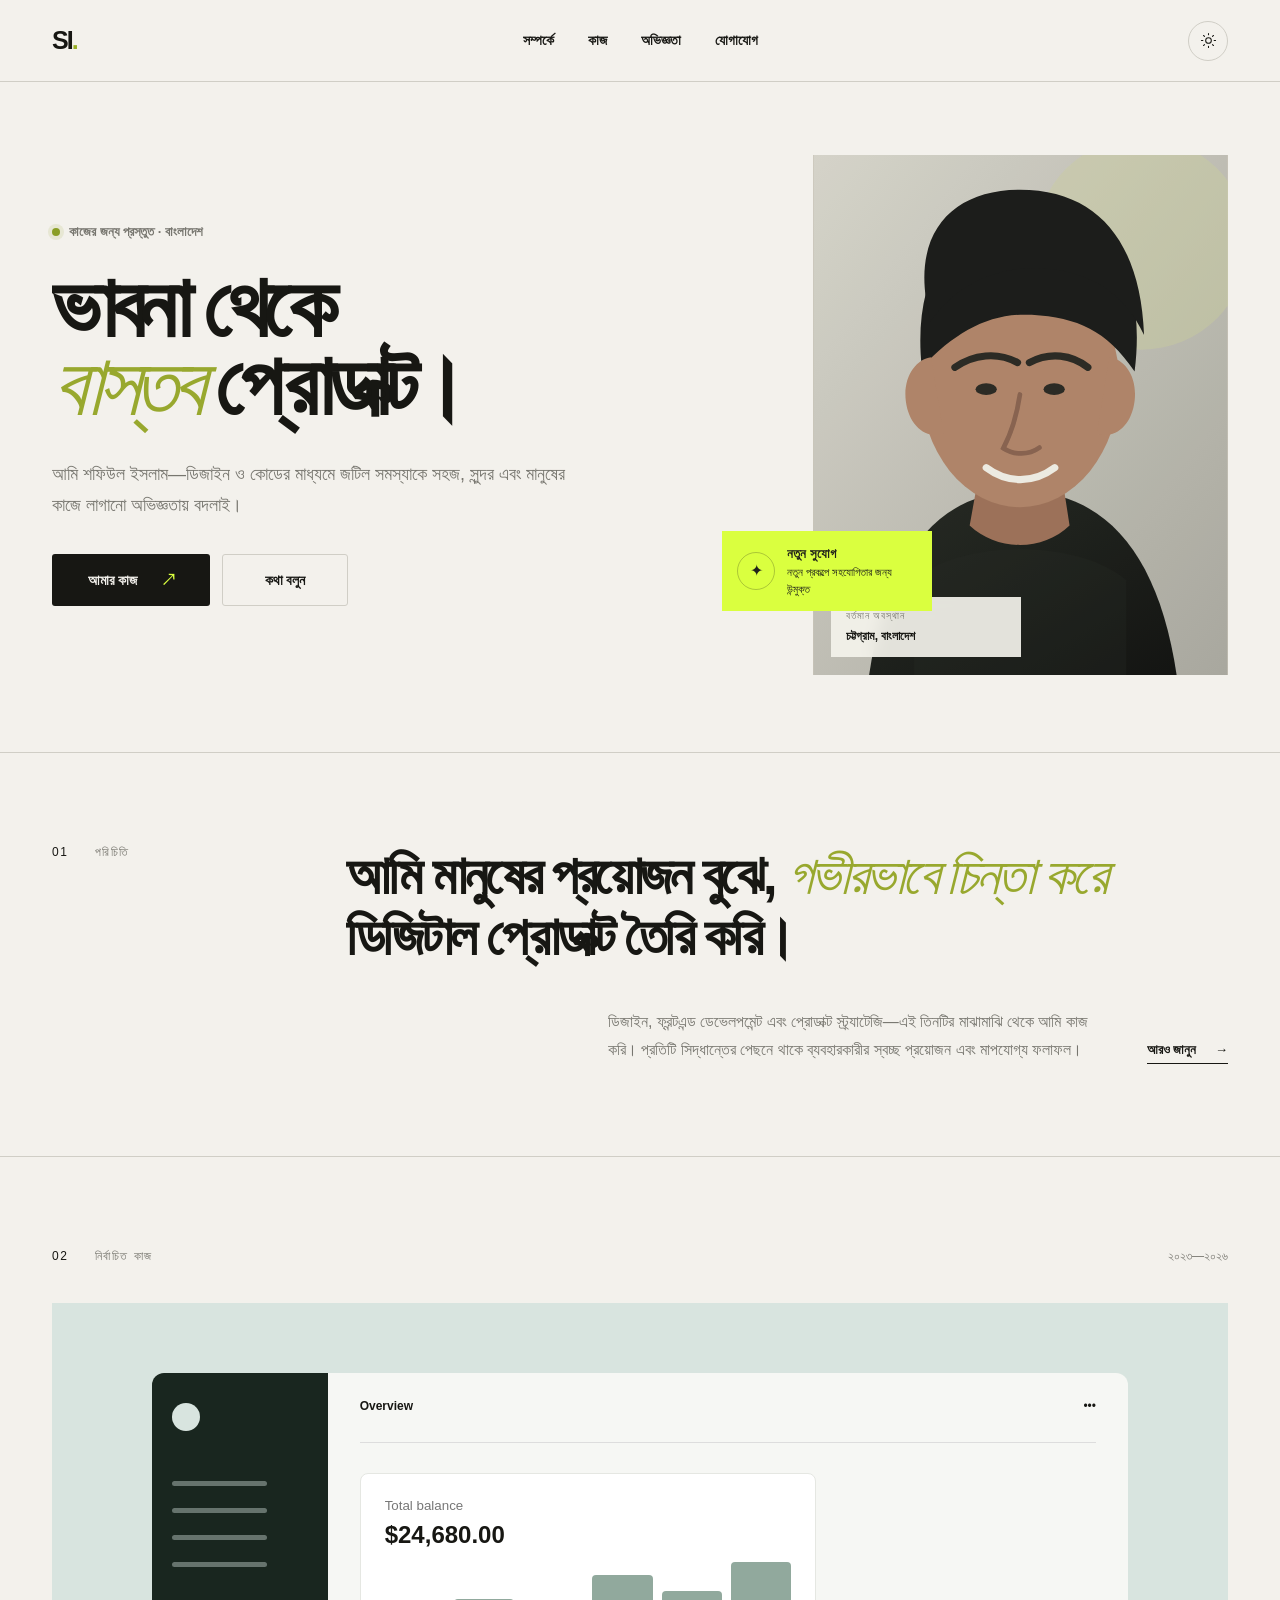
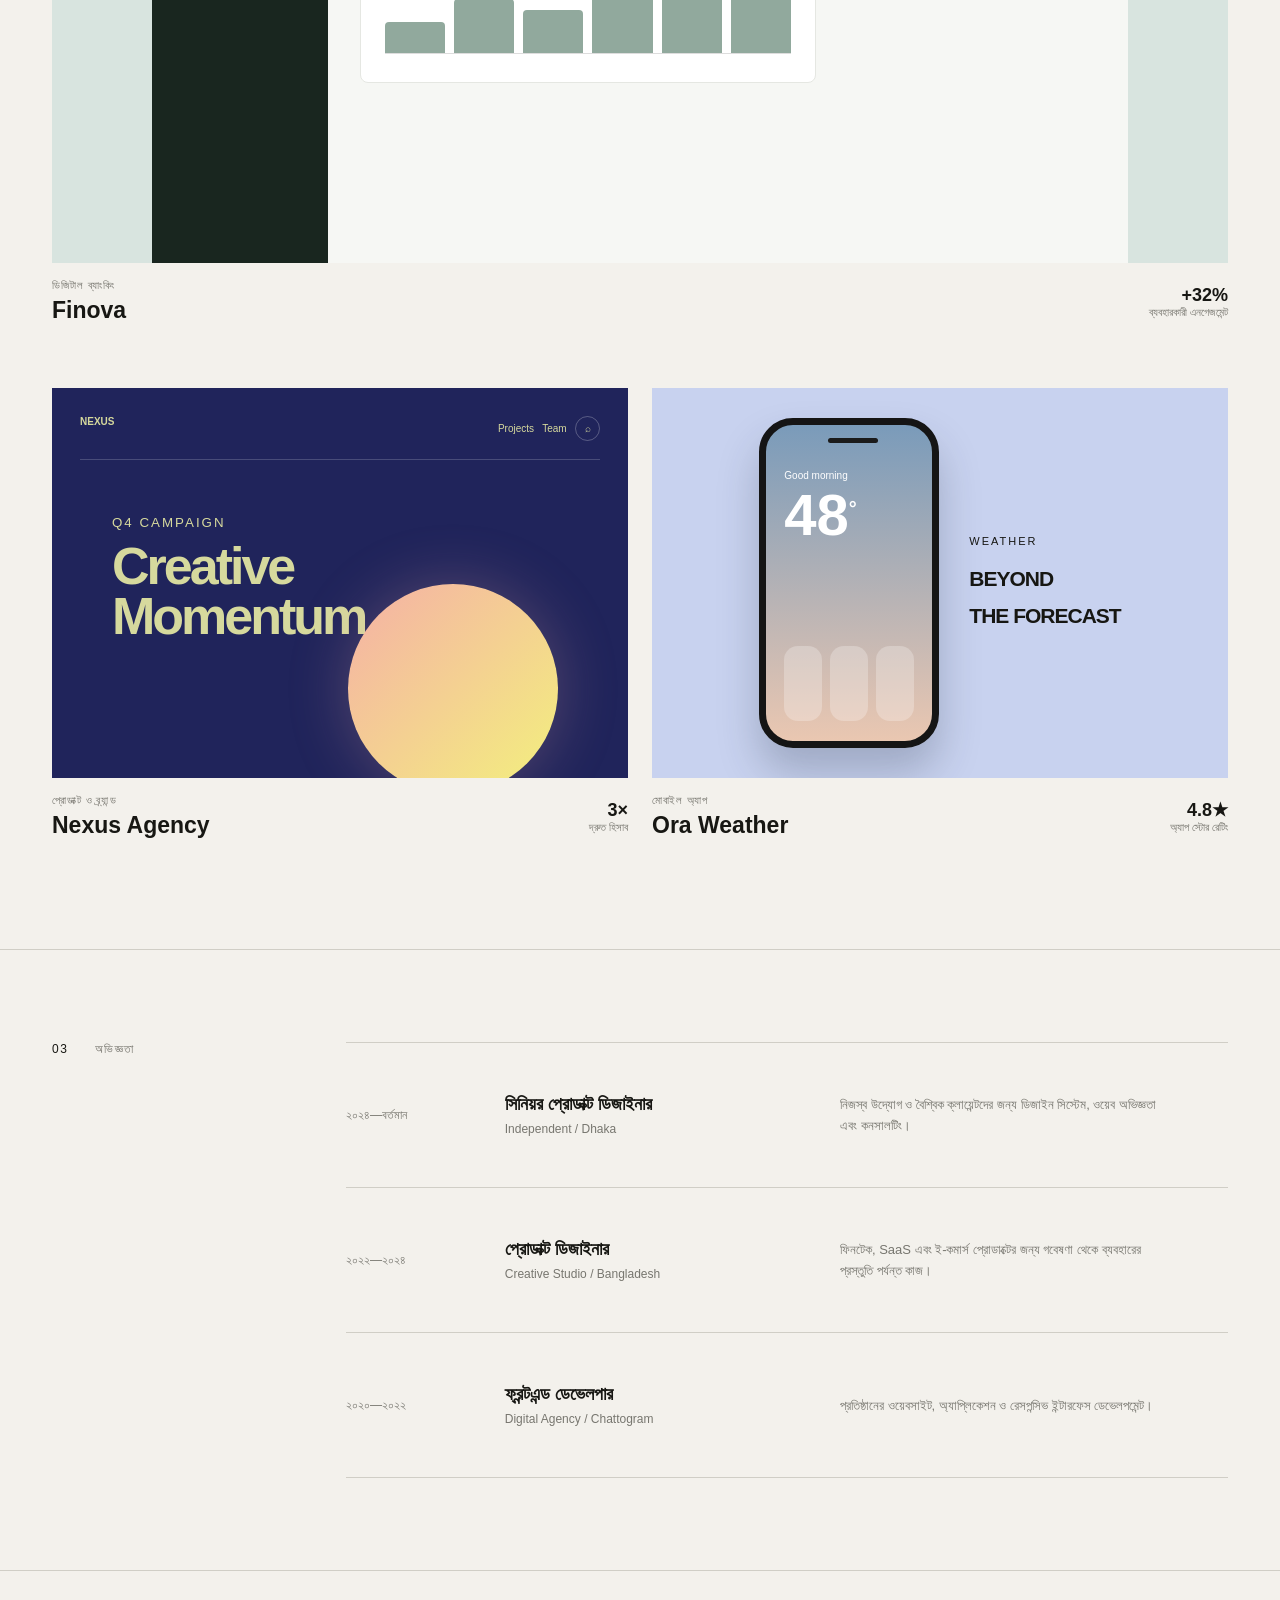
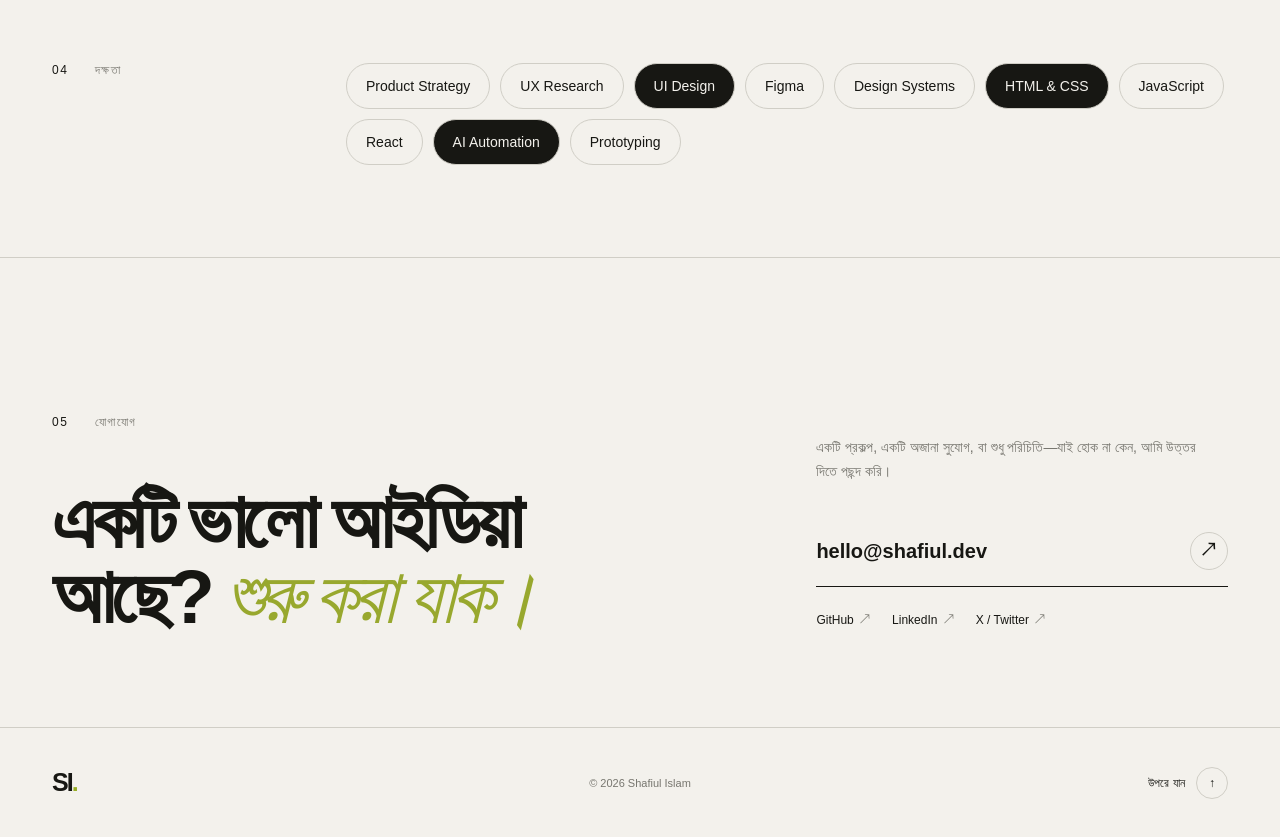
==== index.html @ 302d7df5 "Create personal portfolio website Co-authored-by: copilot-swe-agent[bot] <198982749+Copilot@users.no" ====
<!doctype html>
<html lang="bn">
<head>
  <meta charset="UTF-8">
  <meta name="viewport" content="width=device-width, initial-scale=1.0">
  <meta name="description" content="শফিউল ইসলামের ডিজিটাল পরিচয়—ডিজাইন, ডেভেলপমেন্ট ও AI-চালিত প্রোডাক্ট সম্পর্কে কাজ ও অভিজ্ঞতা।">
  <meta property="og:title" content="Shafiul Islam — Digital Product Builder">
  <meta property="og:description" content="জটিল সমস্যাকে সহজ, সুন্দর ও ব্যবহারযোগ্য প্রোডাক্টে বদলাই।">
  <meta property="og:type" content="website">
  <meta name="theme-color" content="#f4f2ed">
  <title>Shafiul Islam — Digital Product Builder</title>
  <link rel="stylesheet" href="style.css">
</head>
<body>
  <header class="site-header">
    <a class="brand" href="#home" aria-label="হোম">SI<span>.</span></a>
    <button class="menu-toggle" type="button" aria-label="মেনু খুলুন" aria-expanded="false">
      <span></span><span></span>
    </button>
    <nav class="nav" aria-label="প্রধান নেভিগেশন">
      <a href="#about">সম্পর্কে</a>
      <a href="#work">কাজ</a>
      <a href="#experience">অভিজ্ঞতা</a>
      <a href="#contact">যোগাযোগ</a>
    </nav>
    <button class="theme-toggle" type="button" aria-label="ডার্ক মোড চালু করুন">
      <svg class="sun" viewBox="0 0 24 24" aria-hidden="true"><circle cx="12" cy="12" r="4"/><path d="M12 2v2M12 20v2M4.93 4.93l1.42 1.42M17.65 17.65l1.42 1.42M2 12h2M20 12h2M4.93 19.07l1.42-1.42M17.65 6.35l1.42-1.42"/></svg>
    </button>
  </header>

  <main>
    <section class="hero" id="home">
      <div class="hero-copy">
        <p class="eyebrow"><span class="status-dot"></span> কাজের জন্য প্রস্তুত · বাংলাদেশ</p>
        <h1>ভাবনা থেকে<br><em>বাস্তব</em> প্রোডাক্ট।</h1>
        <p class="hero-text">আমি শফিউল ইসলাম—ডিজাইন ও কোডের মাধ্যমে জটিল সমস্যাকে সহজ, সুন্দর এবং মানুষের কাজে লাগানো অভিজ্ঞতায় বদলাই।</p>
        <div class="hero-actions">
          <a class="button button-primary" href="#work">আমার কাজ <span>↗</span></a>
          <a class="button button-secondary" href="#contact">কথা বলুন</a>
        </div>
      </div>

      <div class="hero-visual" aria-label="শফিউল ইসলাম">
        <div class="portrait-wrap">
          <img src="portrait.svg" alt="শফিউল ইসলাম" fetchpriority="high">
          <div class="portrait-label">
            <span>বর্তমান অবস্থান</span>
            <strong>চট্টগ্রাম, বাংলাদেশ</strong>
          </div>
        </div>
        <div class="availability-card">
          <span class="availability-icon">✦</span>
          <p><strong>নতুন সুযোগ</strong><br>নতুন প্রকল্পে সহযোগিতার জন্য উন্মুক্ত</p>
        </div>
      </div>
    </section>

    <section class="intro strip" id="about">
      <div class="section-label"><span>01</span> পরিচিতি</div>
      <div class="intro-copy">
        <h2>আমি মানুষের প্রয়োজন বুঝে, <em>গভীরভাবে চিন্তা করে</em> ডিজিটাল প্রোডাক্ট তৈরি করি।</h2>
        <div class="intro-details">
          <p>ডিজাইন, ফ্রন্টএন্ড ডেভেলপমেন্ট এবং প্রোডাক্ট স্ট্র্যাটেজি—এই তিনটির মাঝামাঝি থেকে আমি কাজ করি। প্রতিটি সিদ্ধান্তের পেছনে থাকে ব্যবহারকারীর স্বচ্ছ প্রয়োজন এবং মাপযোগ্য ফলাফল।</p>
          <a class="text-link" href="#experience">আরও জানুন <span>→</span></a>
        </div>
      </div>
    </section>

    <section class="work strip" id="work">
      <div class="section-heading">
        <div class="section-label"><span>02</span> নির্বাচিত কাজ</div>
        <p>২০২৩—২০২৬</p>
      </div>
      <div class="project-grid">
        <article class="project project-featured">
          <a class="project-image" href="#" aria-label="Finova কেস স্টাডি">
            <div class="mockup mockup-finova">
              <div class="mockup-sidebar"><span></span><i></i><i></i><i></i><i></i></div>
              <div class="mockup-main">
                <div class="mockup-top"><b>Overview</b><span>•••</span></div>
                <div class="balance-card"><small>Total balance</small><strong>$24,680.00</strong><div class="mini-chart"><i></i><i></i><i></i><i></i><i></i><i></i></div></div>
              </div>
            </div>
            <span class="project-arrow">↗</span>
          </a>
          <div class="project-meta">
            <div><p>ডিজিটাল ব্যাংকিং</p><h3>Finova</h3></div>
            <p class="project-result"><strong>+32%</strong> ব্যবহারকারী এনগেজমেন্ট</p>
          </div>
        </article>

        <article class="project">
          <a class="project-image" href="#" aria-label="Nexus কেস স্টাডি">
            <div class="mockup mockup-nexus">
              <div class="nexus-nav"><b>NEXUS</b><span>Projects &nbsp; Team &nbsp; <i>⌕</i></span></div>
              <div class="nexus-content"><small>Q4 CAMPAIGN</small><strong>Creative<br>Momentum</strong><div class="nexus-orb"></div></div>
            </div>
            <span class="project-arrow">↗</span>
          </a>
          <div class="project-meta">
            <div><p>প্রোডাক্ট ও ব্র্যান্ড</p><h3>Nexus Agency</h3></div>
            <p class="project-result"><strong>3×</strong> দ্রুত হিসাব</p>
          </div>
        </article>

        <article class="project">
          <a class="project-image" href="#" aria-label="Ora কেস স্টাডি">
            <div class="mockup mockup-ora">
              <div class="ora-phone"><div class="phone-speaker"></div><small>Good morning</small><strong>48<sup>°</sup></strong><div class="ora-forecast"><i></i><i></i><i></i></div></div>
              <div class="ora-copy">WEATHER<br><b>BEYOND<br>THE FORECAST</b></div>
            </div>
            <span class="project-arrow">↗</span>
          </a>
          <div class="project-meta">
            <div><p>মোবাইল অ্যাপ</p><h3>Ora Weather</h3></div>
            <p class="project-result"><strong>4.8★</strong> অ্যাপ স্টোর রেটিং</p>
          </div>
        </article>
      </div>
    </section>

    <section class="experience strip" id="experience">
      <div class="section-label"><span>03</span> অভিজ্ঞতা</div>
      <div class="experience-list">
        <article>
          <p class="period">২০২৪—বর্তমান</p>
          <div><h3>সিনিয়র প্রোডাক্ট ডিজাইনার</h3><p>Independent / Dhaka</p></div>
          <p class="detail">নিজস্ব উদ্যোগ ও বৈশ্বিক ক্লায়েন্টদের জন্য ডিজাইন সিস্টেম, ওয়েব অভিজ্ঞতা এবং কনসালটিং।</p>
        </article>
        <article>
          <p class="period">২০২২—২০২৪</p>
          <div><h3>প্রোডাক্ট ডিজাইনার</h3><p>Creative Studio / Bangladesh</p></div>
          <p class="detail">ফিনটেক, SaaS এবং ই-কমার্স প্রোডাক্টের জন্য গবেষণা থেকে ব্যবহারের প্রস্তুতি পর্যন্ত কাজ।</p>
        </article>
        <article>
          <p class="period">২০২০—২০২২</p>
          <div><h3>ফ্রন্টএন্ড ডেভেলপার</h3><p>Digital Agency / Chattogram</p></div>
          <p class="detail">প্রতিষ্ঠানের ওয়েবসাইট, অ্যাপ্লিকেশন ও রেসপন্সিভ ইন্টারফেস ডেভেলপমেন্ট।</p>
        </article>
      </div>
    </section>

    <section class="skills strip">
      <div class="section-label"><span>04</span> দক্ষতা</div>
      <div class="skill-cloud" aria-label="দক্ষতার তালিকা">
        <span>Product Strategy</span>
        <span>UX Research</span>
        <span>UI Design</span>
        <span>Figma</span>
        <span>Design Systems</span>
        <span>HTML & CSS</span>
        <span>JavaScript</span>
        <span>React</span>
        <span>AI Automation</span>
        <span>Prototyping</span>
      </div>
    </section>

    <section class="contact strip" id="contact">
      <div class="contact-copy">
        <p class="section-label"><span>05</span> যোগাযোগ</p>
        <h2>একটি ভালো আইডিয়া<br>আছে? <em>শুরু করা যাক।</em></h2>
      </div>
      <div class="contact-side">
        <p>একটি প্রকল্প, একটি অজানা সুযোগ, বা শুধু পরিচিতি—যাই হোক না কেন, আমি উত্তর দিতে পছন্দ করি।</p>
        <a class="email-link" href="mailto:hello@shafiul.dev"><span>hello@shafiul.dev</span><b>↗</b></a>
        <div class="social-links">
          <a href="https://github.com/shafiul-eng" target="_blank" rel="noreferrer">GitHub <span>↗</span></a>
          <a href="#" target="_blank" rel="noreferrer">LinkedIn <span>↗</span></a>
          <a href="#" target="_blank" rel="noreferrer">X / Twitter <span>↗</span></a>
        </div>
      </div>
    </section>
  </main>

  <footer>
    <a class="brand" href="#home">SI<span>.</span></a>
    <p>© 2026 Shafiul Islam</p>
    <a class="back-to-top" href="#home">উপরে যান <span>↑</span></a>
  </footer>

  <script src="script.js"></script>
</body>
</html>
---- style.css ----
:root {
  --bg: #f3f1ec;
  --surface: #e9e6de;
  --text: #171713;
  --muted: #77766f;
  --line: #d0cec6;
  --accent: #daff3f;
  --accent-dark: #20221a;
  --serif: "Noto Serif Bengali", Georgia, serif;
  --sans: "DM Sans", "Manrope", sans-serif;
}

* { box-sizing: border-box; }
html { scroll-behavior: smooth; }
body {
  margin: 0;
  background: var(--bg);
  color: var(--text);
  font-family: var(--sans);
  -webkit-font-smoothing: antialiased;
  transition: background .25s, color .25s;
}
body.dark {
  --bg: #171813;
  --surface: #23251e;
  --text: #f1f0e9;
  --muted: #aaa99f;
  --line: #3a3c33;
  --accent-dark: #dbff45;
}
a { color: inherit; text-decoration: none; }
button { font: inherit; }

.site-header {
  height: 82px;
  max-width: 1440px;
  margin: 0 auto;
  padding: 0 52px;
  display: grid;
  grid-template-columns: 1fr auto 1fr;
  align-items: center;
  border-bottom: 1px solid var(--line);
}
.brand { font-family: "Manrope", sans-serif; font-size: 25px; font-weight: 800; letter-spacing: -2px; }
.brand span { color: #98ae25; }
.nav { display: flex; gap: 34px; font-size: 14px; font-weight: 600; }
.nav a { position: relative; }
.nav a::after { content: ""; position: absolute; left: 0; right: 100%; bottom: -7px; height: 1px; background: currentColor; transition: right .2s; }
.nav a:hover::after { right: 0; }
.theme-toggle {
  justify-self: end;
  width: 40px; height: 40px;
  border: 1px solid var(--line); border-radius: 50%;
  background: transparent; color: var(--text);
  display: grid; place-items: center; cursor: pointer;
}
.theme-toggle svg { width: 17px; fill: none; stroke: currentColor; stroke-width: 1.5; stroke-linecap: round; }
.menu-toggle { display: none; }

.hero {
  max-width: 1440px;
  min-height: 670px;
  margin: 0 auto;
  padding: 54px 52px 58px;
  display: grid;
  grid-template-columns: 57% 43%;
  align-items: center;
}
.hero-copy { padding-right: 44px; }
.eyebrow { display: flex; align-items: center; gap: 9px; margin: 0 0 28px; color: var(--muted); font-size: 13px; font-weight: 600; }
.status-dot { width: 8px; height: 8px; border-radius: 50%; background: #8a9e25; box-shadow: 0 0 0 4px rgba(138,158,37,.12); }
.hero h1 {
  margin: 0;
  font-family: "Manrope", sans-serif;
  font-size: clamp(64px, 6.7vw, 104px);
  line-height: .92;
  letter-spacing: -7px;
  font-weight: 600;
}
.hero h1 em, .intro h2 em, .contact h2 em { font-family: var(--serif); font-weight: 500; }
.hero h1 em { color: #98a82e; }
.hero-text { max-width: 530px; margin: 32px 0 34px; color: var(--muted); font-size: 18px; line-height: 1.7; }
.hero-actions { display: flex; gap: 12px; }
.button { height: 52px; padding: 0 22px; border-radius: 3px; display: inline-flex; align-items: center; justify-content: center; gap: 26px; font-size: 14px; font-weight: 700; }
.button-primary { background: var(--text); color: var(--bg); min-width: 158px; }
.button-primary span { color: var(--accent); }
.button-secondary { border: 1px solid var(--line); min-width: 126px; }

.hero-visual { height: 520px; position: relative; }
.portrait-wrap { position: absolute; width: 82%; height: 100%; right: 0; overflow: hidden; background: #c9c4b8; }
.portrait-wrap img { width: 100%; height: 100%; object-fit: cover; object-position: 50% 30%; filter: saturate(.82) contrast(.96); }
.portrait-label { position: absolute; left: 18px; bottom: 18px; width: 190px; padding: 13px 15px; background: rgba(245,243,236,.92); color: #171713; backdrop-filter: blur(8px); }
.portrait-label span { display: block; margin-bottom: 4px; color: #77766f; font-size: 10px; text-transform: uppercase; letter-spacing: 1px; }
.portrait-label strong { font-size: 12px; }
.availability-card { position: absolute; left: 0; bottom: 64px; width: 210px; min-height: 78px; background: var(--accent); color: #20221a; display: flex; align-items: center; gap: 12px; padding: 13px 15px; z-index: 2; }
.availability-icon { width: 38px; height: 38px; flex: 0 0 auto; border: 1px solid rgba(32,34,26,.25); border-radius: 50%; display: grid; place-items: center; }
.availability-card p { margin: 0; font-size: 11px; line-height: 1.55; }
.availability-card strong { font-size: 13px; }

.strip { max-width: 1440px; margin: 0 auto; border-top: 1px solid var(--line); padding: 92px 52px; }
.section-label { color: var(--muted); font-size: 12px; text-transform: uppercase; letter-spacing: 1.5px; }
.section-label span { display: inline-block; width: 38px; color: var(--text); }
.intro { display: grid; grid-template-columns: 25% 75%; }
.intro-copy h2 { max-width: 900px; margin: 0; font-family: "Manrope", sans-serif; font-size: clamp(38px, 4.2vw, 62px); line-height: 1.12; letter-spacing: -3px; }
.intro-copy h2 em { color: #98a82e; }
.intro-details { max-width: 620px; margin: 42px 0 0 auto; display: grid; grid-template-columns: 1fr auto; gap: 40px; align-items: end; }
.intro-details p { margin: 0; color: var(--muted); line-height: 1.75; }
.text-link { font-size: 13px; font-weight: 700; white-space: nowrap; border-bottom: 1px solid var(--text); padding-bottom: 5px; }
.text-link span { margin-left: 15px; }

.work { padding-bottom: 110px; }
.section-heading { display: flex; justify-content: space-between; margin-bottom: 40px; }
.section-heading p { margin: 0; color: var(--muted); font-size: 12px; }
.project-grid { display: grid; grid-template-columns: 1fr 1fr; gap: 64px 24px; }
.project-featured { grid-column: 1 / -1; }
.project-image { height: 390px; display: block; position: relative; overflow: hidden; background: var(--surface); }
.project-featured .project-image { height: 560px; }
.project-arrow { position: absolute; right: 18px; top: 18px; width: 44px; height: 44px; border-radius: 50%; background: var(--bg); display: grid; place-items: center; opacity: 0; transform: translateY(8px); transition: .25s; }
.project-image:hover .project-arrow { opacity: 1; transform: none; }
.project-meta { display: flex; justify-content: space-between; align-items: flex-end; padding-top: 16px; }
.project-meta p { margin: 0 0 5px; color: var(--muted); font-size: 11px; text-transform: uppercase; letter-spacing: .7px; }
.project-meta h3 { margin: 0; font-family: "Manrope", sans-serif; font-size: 23px; }
.project-result { text-align: right; text-transform: none !important; letter-spacing: 0 !important; }
.project-result strong { display: block; color: var(--text); font-size: 18px; }

.mockup { width: 100%; height: 100%; }
.mockup-finova { display: grid; grid-template-columns: 18% 82%; padding: 70px 100px 0; background: #d8e4df; }
.mockup-sidebar { background: #19261f; border-radius: 12px 0 0 0; padding: 30px 20px; display: flex; flex-direction: column; gap: 22px; }
.mockup-sidebar span { width: 28px; height: 28px; border-radius: 50%; background: #d8e4df; margin-bottom: 28px; }
.mockup-sidebar i { width: 70%; height: 5px; border-radius: 4px; background: #66736d; }
.mockup-main { background: #f6f7f4; border-radius: 0 12px 0 0; padding: 26px 32px; }
.mockup-top { height: 44px; display: flex; justify-content: space-between; border-bottom: 1px solid #ddd; font-size: 12px; }
.balance-card { margin-top: 30px; width: 62%; height: 210px; background: #fff; border: 1px solid #e5e7e2; border-radius: 8px; padding: 24px; }
.balance-card small { display: block; color: #777; }
.balance-card strong { display: block; margin-top: 8px; font-size: 24px; }
.mini-chart { height: 105px; display: flex; align-items: end; gap: 9px; border-bottom: 1px solid #ddd; }
.mini-chart i { flex: 1; background: #91a99d; border-radius: 4px 4px 0 0; }
.mini-chart i:nth-child(1){height:30%}.mini-chart i:nth-child(2){height:52%}.mini-chart i:nth-child(3){height:42%}.mini-chart i:nth-child(4){height:75%}.mini-chart i:nth-child(5){height:60%}.mini-chart i:nth-child(6){height:88%}
.mockup-nexus { background: #20245b; color: #d6d99d; padding: 28px; }
.nexus-nav { display:flex; justify-content:space-between; border-bottom:1px solid rgba(255,255,255,.18); padding-bottom:18px; font-size:10px; }
.nexus-nav i { width:25px;height:25px;border:1px solid rgba(255,255,255,.25);border-radius:50%;display:inline-grid;place-items:center;font-style:normal; }
.nexus-content { position:relative;height:calc(100% - 44px); padding:55px 32px; font-family:"Manrope",sans-serif; }
.nexus-content small { display:block;letter-spacing:2px;margin-bottom:12px; }
.nexus-content strong { font-size:52px;line-height:.95;letter-spacing:-3px; }
.nexus-orb { position:absolute;width:210px;height:210px;border-radius:50%;right:8%;bottom:-15%;background:linear-gradient(135deg,#f5b0a6,#f3f17d);box-shadow:0 0 60px rgba(245,176,166,.25); }
.mockup-ora { background: #c8d2ef; display:flex; align-items:center; justify-content:center; gap:30px; }
.ora-phone { width:180px;height:330px;border:7px solid #151515;border-radius:34px;background:linear-gradient(#7a9bba,#eac7b1);box-shadow:0 25px 40px rgba(40,50,70,.25);padding:45px 18px 18px;color:#fff;position:relative; }
.phone-speaker { position:absolute;top:13px;left:62px;width:50px;height:5px;border-radius:5px;background:#1b1b1b; }
.ora-phone small{display:block;font-size:10px}.ora-phone strong{font-size:58px}.ora-phone sup{font-size:20px}.ora-forecast{position:absolute;bottom:20px;left:18px;right:18px;height:75px;display:flex;gap:8px}.ora-forecast i{flex:1;border-radius:14px;background:rgba(255,255,255,.25)}
.ora-copy { font-size:11px;letter-spacing:2px;line-height:1.8 }.ora-copy b{display:block;margin-top:8px;font-size:21px;letter-spacing:-1px }

.experience { display: grid; grid-template-columns: 25% 75%; }
.experience-list { border-top: 1px solid var(--line); }
.experience-list article { min-height: 145px; display: grid; grid-template-columns: 18% 38% 44%; align-items: center; border-bottom: 1px solid var(--line); }
.experience-list .period { color: var(--muted); font-size: 12px; }
.experience-list h3 { margin: 0 0 7px; font-family: "Manrope", sans-serif; font-size: 18px; }
.experience-list div p { margin: 0; color: var(--muted); font-size: 12px; }
.experience-list .detail { max-width: 330px; margin: 0; color: var(--muted); line-height: 1.65; font-size: 13px; }

.skills { display: grid; grid-template-columns: 25% 75%; }
.skill-cloud { display:flex; flex-wrap:wrap; gap:10px; }
.skill-cloud span { border:1px solid var(--line); border-radius:30px; padding:14px 19px; font-size:14px; }
.skill-cloud span:nth-child(3n) { background:var(--text);color:var(--bg); }

.contact { min-height: 470px; display:grid;grid-template-columns:65% 35%;align-items:end; }
.contact h2 { margin:55px 0 0;font-family:"Manrope",sans-serif;font-size:clamp(52px,6vw,84px);line-height:.98;letter-spacing:-5px; }
.contact h2 em { color:#98a82e; }
.contact-side { padding-bottom:8px; }
.contact-side > p { max-width:390px;color:var(--muted);line-height:1.7;font-size:14px;margin:0 0 35px; }
.email-link { display:flex;justify-content:space-between;align-items:center;border-bottom:1px solid var(--text);padding:14px 0 16px;font-size:20px;font-weight:600 }
.email-link b { width:38px;height:38px;border:1px solid var(--line);border-radius:50%;display:grid;place-items:center;font-size:16px }
.social-links { display:flex;gap:22px;margin-top:26px;font-size:12px }
.social-links span { color:var(--muted);margin-left:3px }

footer { max-width:1440px;height:110px;margin:0 auto;padding:0 52px;border-top:1px solid var(--line);display:grid;grid-template-columns:1fr auto 1fr;align-items:center }
footer p { color:var(--muted);font-size:11px }
.back-to-top { justify-self:end;font-size:12px }.back-to-top span{display:inline-grid;place-items:center;width:32px;height:32px;margin-left:8px;border:1px solid var(--line);border-radius:50% }

@media (max-width: 900px) {
  .site-header { height:70px;padding:0 24px;grid-template-columns:1fr auto auto;gap:12px }
  .nav { display:none;position:absolute;z-index:20;top:70px;left:0;right:0;background:var(--bg);border-bottom:1px solid var(--line);padding:22px 24px }
  .nav.open { display:flex }
  .menu-toggle { display:flex;order:2;width:40px;height:40px;border:0;background:transparent;flex-direction:column;justify-content:center;align-items:center;gap:5px }
  .menu-toggle span { width:18px;height:1px;background:var(--text) }
  .theme-toggle { order:3 }
  .hero { min-height:auto;padding:48px 24px 60px;grid-template-columns:1fr }
  .hero-copy { padding:0 }
  .hero h1 { font-size:clamp(54px,15vw,82px);letter-spacing:-5px }
  .hero-text { font-size:16px }
  .hero-visual { height:500px;margin-top:55px }
  .portrait-wrap { width:88% }
  .strip { padding:68px 24px }
  .intro,.experience,.skills { grid-template-columns:1fr;gap:38px }
  .intro-details { margin:32px 0 0 }
  .project-grid { grid-template-columns:1fr }
  .project-featured { grid-column:auto }
  .project-featured .project-image,.project-image { height:430px }
  .experience-list article { grid-template-columns:25% 75%;padding:24px 0 }
  .experience-list .detail { grid-column:2;max-width:none;margin-top:12px }
  .contact { grid-template-columns:1fr;gap:55px }
  footer { height:100px;padding:0 24px }
}

@media (max-width: 560px) {
  .hero h1 { font-size:51px;letter-spacing:-4px }
  .hero-actions { width:100% }
  .button { flex:1;padding:0 12px }
  .hero-visual { height:420px }
  .portrait-wrap { width:92% }
  .availability-card { bottom:25px;width:190px }
  .strip { padding-top:58px;padding-bottom:58px }
  .intro-copy h2 { font-size:38px;letter-spacing:-2px }
  .intro-details { grid-template-columns:1fr }
  .text-link { width:max-content }
  .project-featured .project-image,.project-image { height:300px }
  .mockup-finova { padding:35px 30px 0;grid-template-columns:22% 78% }
  .mockup-sidebar { padding:20px 12px }
  .mockup-main { padding:18px }
  .balance-card { width:85%;height:170px }
  .nexus-content strong { font-size:38px }
  .nexus-orb { width:150px;height:150px }
  .mockup-ora { gap:15px }
  .ora-phone { width:150px;height:280px }
  .ora-copy b { font-size:16px }
  .project-meta { align-items:flex-start }
  .experience-list article { grid-template-columns:1fr }
  .experience-list .detail { grid-column:1 }
  .contact h2 { font-size:50px;letter-spacing:-3px }
  .email-link { font-size:16px }
  .social-links { flex-wrap:wrap }
  footer { grid-template-columns:1fr 1fr }
  footer p { display:none }
}
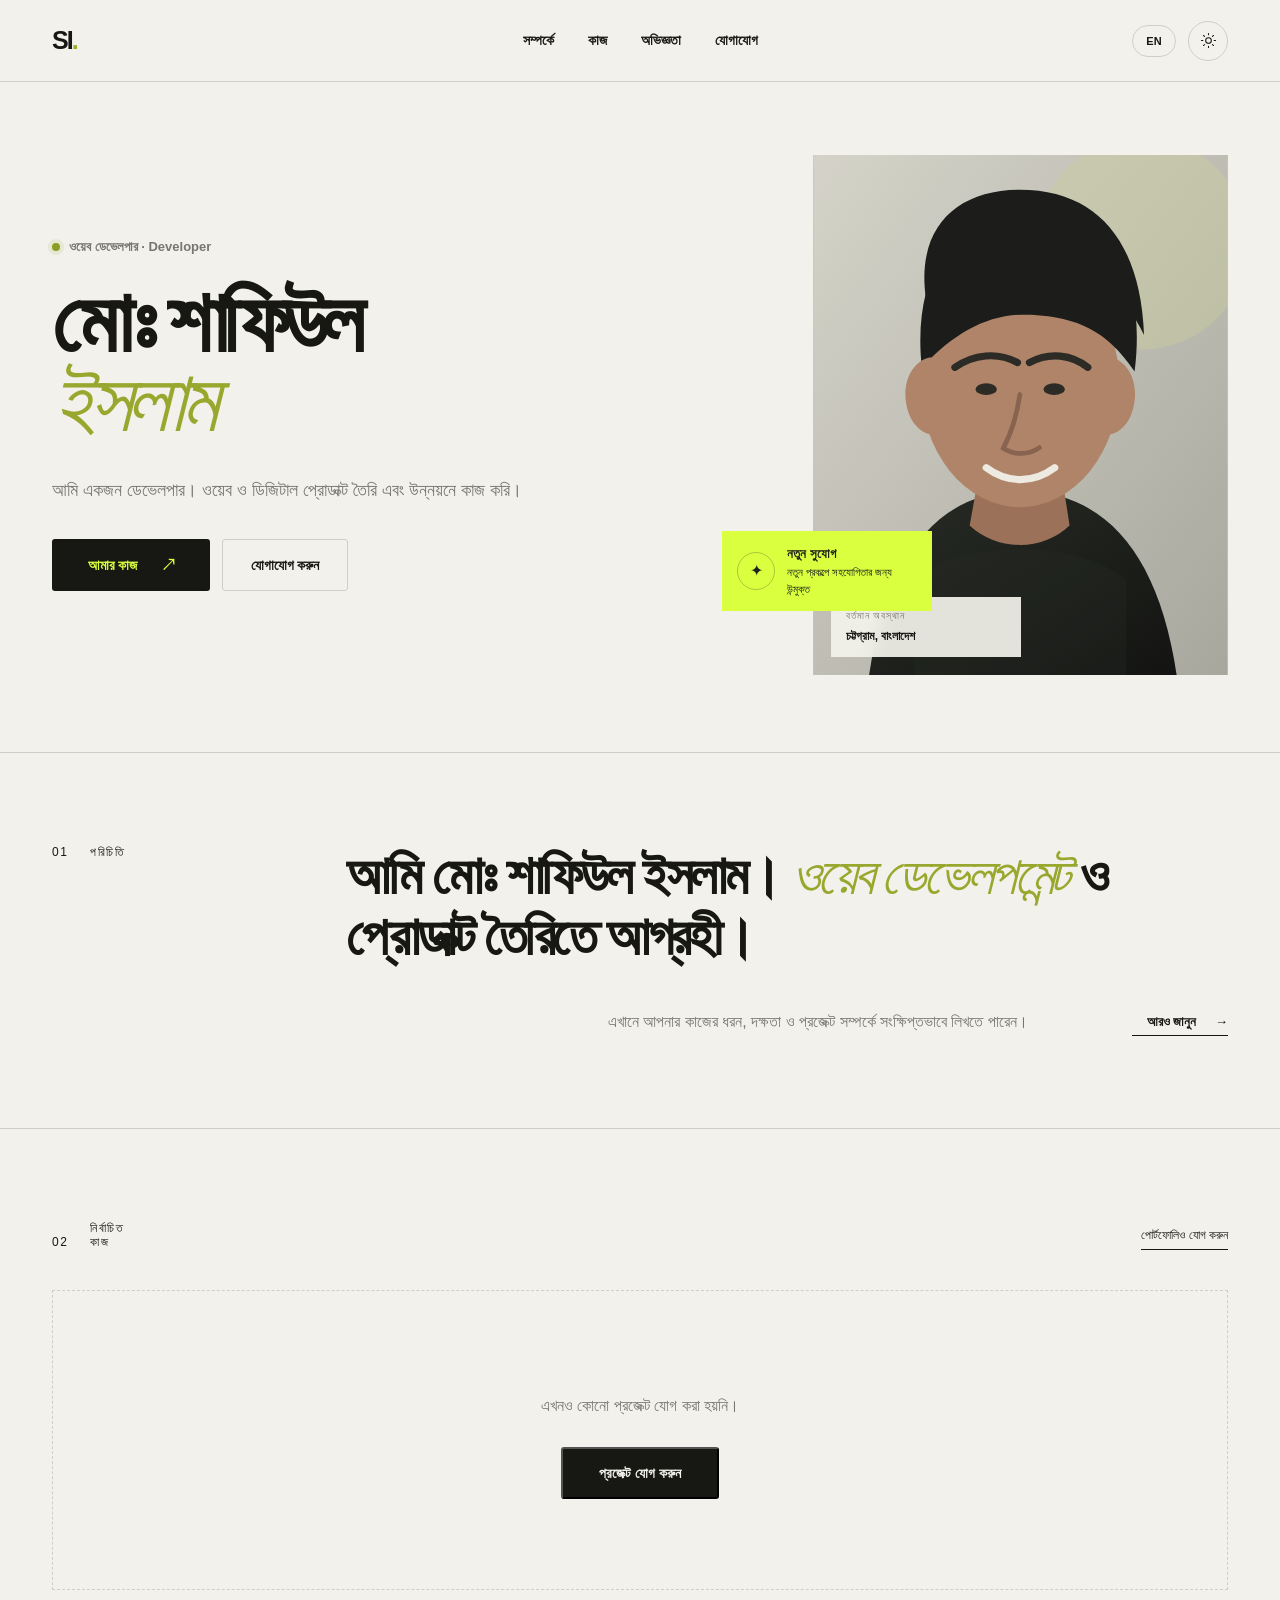
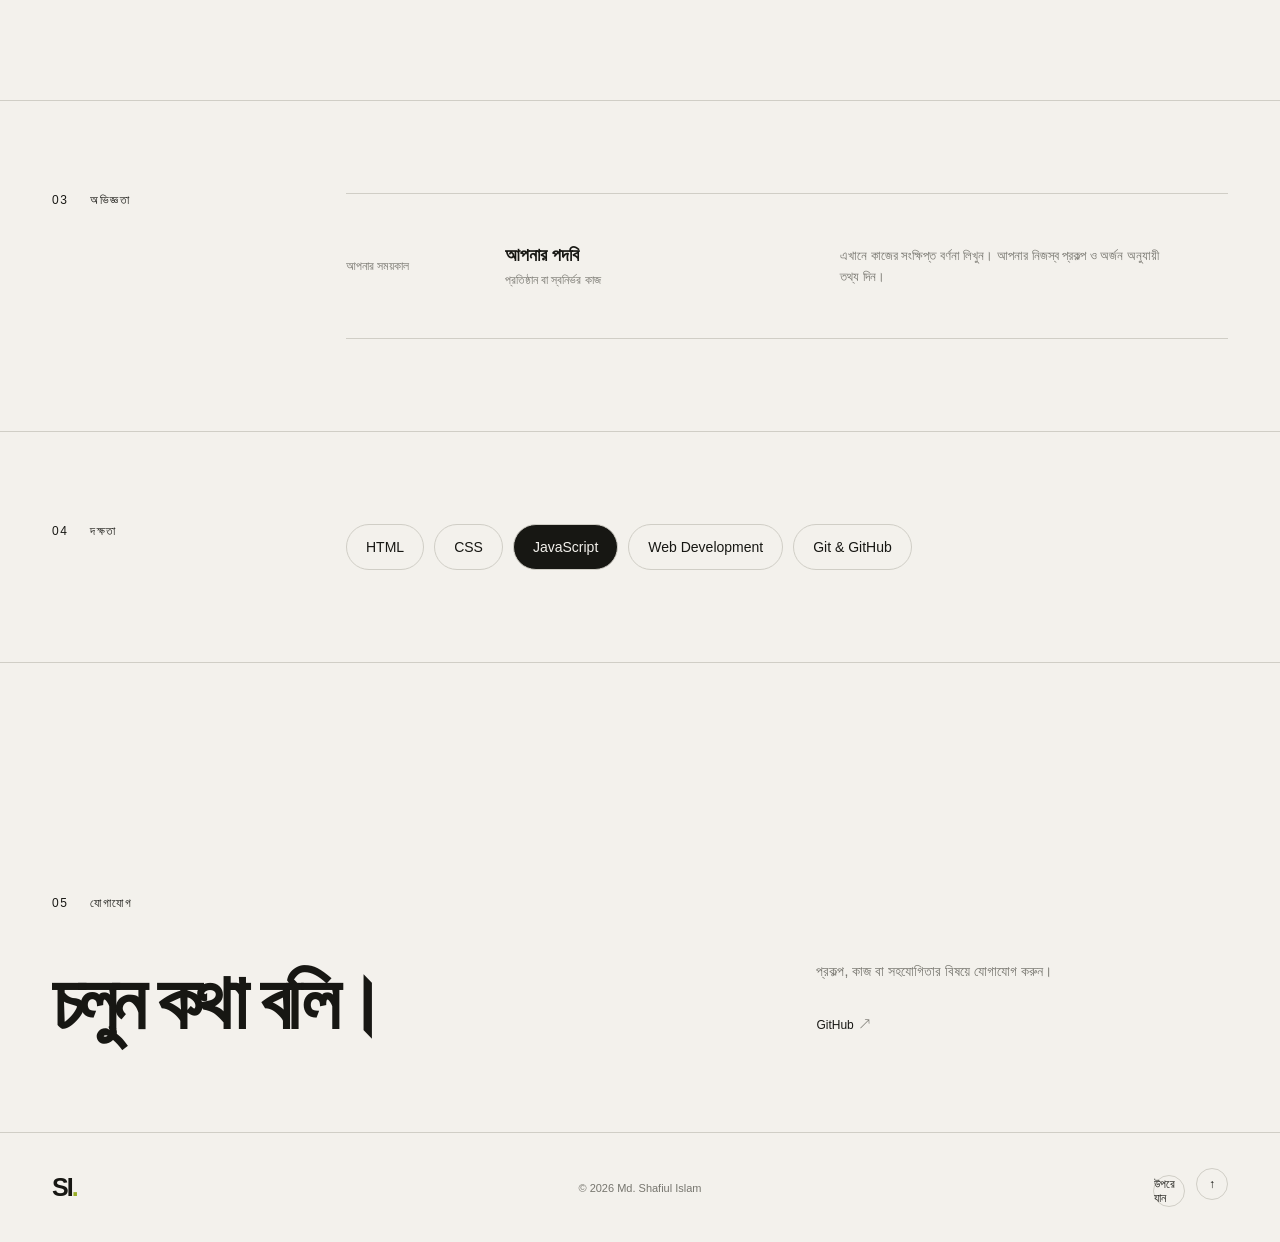
==== commit 2f720c17: "Add bilingual portfolio management Add Bengali and English switching, remove placeholder claims, and" ====
--- a/index.html
+++ b/index.html
@@ -3,12 +3,12 @@
 <head>
   <meta charset="UTF-8">
   <meta name="viewport" content="width=device-width, initial-scale=1.0">
-  <meta name="description" content="শফিউল ইসলামের ডিজিটাল পরিচয়—ডিজাইন, ডেভেলপমেন্ট ও AI-চালিত প্রোডাক্ট সম্পর্কে কাজ ও অভিজ্ঞতা।">
-  <meta property="og:title" content="Shafiul Islam — Digital Product Builder">
-  <meta property="og:description" content="জটিল সমস্যাকে সহজ, সুন্দর ও ব্যবহারযোগ্য প্রোডাক্টে বদলাই।">
+  <meta name="description" content="মোঃ শাফিউল ইসলামের ব্যক্তিগত ওয়েবসাইট ও প্রজেক্ট।">
+  <meta property="og:title" content="মোঃ শাফিউল ইসলাম">
+  <meta property="og:description" content="Developer — মোঃ শাফিউল ইসলাম">
   <meta property="og:type" content="website">
   <meta name="theme-color" content="#f4f2ed">
-  <title>Shafiul Islam — Digital Product Builder</title>
+  <title>মোঃ শাফিউল ইসলাম | Developer</title>
   <link rel="stylesheet" href="style.css">
 </head>
 <body>
@@ -18,11 +18,12 @@
       <span></span><span></span>
     </button>
     <nav class="nav" aria-label="প্রধান নেভিগেশন">
-      <a href="#about">সম্পর্কে</a>
-      <a href="#work">কাজ</a>
-      <a href="#experience">অভিজ্ঞতা</a>
-      <a href="#contact">যোগাযোগ</a>
+      <a href="#about" data-i18n="navAbout">সম্পর্কে</a>
+      <a href="#work" data-i18n="navWork">কাজ</a>
+      <a href="#experience" data-i18n="navExperience">অভিজ্ঞতা</a>
+      <a href="#contact" data-i18n="navContact">যোগাযোগ</a>
     </nav>
+    <button class="language-toggle" type="button" aria-label="Change language">EN</button>
     <button class="theme-toggle" type="button" aria-label="ডার্ক মোড চালু করুন">
       <svg class="sun" viewBox="0 0 24 24" aria-hidden="true"><circle cx="12" cy="12" r="4"/><path d="M12 2v2M12 20v2M4.93 4.93l1.42 1.42M17.65 17.65l1.42 1.42M2 12h2M20 12h2M4.93 19.07l1.42-1.42M17.65 6.35l1.42-1.42"/></svg>
     </button>
@@ -31,12 +32,12 @@
   <main>
     <section class="hero" id="home">
       <div class="hero-copy">
-        <p class="eyebrow"><span class="status-dot"></span> কাজের জন্য প্রস্তুত · বাংলাদেশ</p>
-        <h1>ভাবনা থেকে<br><em>বাস্তব</em> প্রোডাক্ট।</h1>
-        <p class="hero-text">আমি শফিউল ইসলাম—ডিজাইন ও কোডের মাধ্যমে জটিল সমস্যাকে সহজ, সুন্দর এবং মানুষের কাজে লাগানো অভিজ্ঞতায় বদলাই।</p>
+        <p class="eyebrow"><span class="status-dot"></span><span data-i18n="eyebrow">ওয়েব ডেভেলপার · Developer</span></p>
+        <h1 data-i18n="heroTitle">মোঃ শাফিউল<br><em>ইসলাম</em></h1>
+        <p class="hero-text" data-i18n="heroText">আমি একজন ডেভেলপার। ওয়েব ও ডিজিটাল প্রোডাক্ট তৈরি এবং উন্নয়নে কাজ করি।</p>
         <div class="hero-actions">
-          <a class="button button-primary" href="#work">আমার কাজ <span>↗</span></a>
-          <a class="button button-secondary" href="#contact">কথা বলুন</a>
+          <a class="button button-primary" href="#work"><span data-i18n="viewWork">আমার কাজ</span> <span>↗</span></a>
+          <a class="button button-secondary" href="#contact" data-i18n="contactMe">যোগাযোগ করুন</a>
         </div>
       </div>
 
@@ -56,118 +57,59 @@
     </section>
 
     <section class="intro strip" id="about">
-      <div class="section-label"><span>01</span> পরিচিতি</div>
+      <div class="section-label"><span>01</span><span data-i18n="sectionAbout">পরিচিতি</span></div>
       <div class="intro-copy">
-        <h2>আমি মানুষের প্রয়োজন বুঝে, <em>গভীরভাবে চিন্তা করে</em> ডিজিটাল প্রোডাক্ট তৈরি করি।</h2>
+        <h2 data-i18n="aboutHeading">আমি মোঃ শাফিউল ইসলাম। <em>ওয়েব ডেভেলপমেন্ট</em> ও প্রোডাক্ট তৈরিতে আগ্রহী।</h2>
         <div class="intro-details">
-          <p>ডিজাইন, ফ্রন্টএন্ড ডেভেলপমেন্ট এবং প্রোডাক্ট স্ট্র্যাটেজি—এই তিনটির মাঝামাঝি থেকে আমি কাজ করি। প্রতিটি সিদ্ধান্তের পেছনে থাকে ব্যবহারকারীর স্বচ্ছ প্রয়োজন এবং মাপযোগ্য ফলাফল।</p>
-          <a class="text-link" href="#experience">আরও জানুন <span>→</span></a>
+          <p data-i18n="aboutText">এখানে আমার কাজের ধরন, দক্ষতা ও প্রজেক্ট সম্পর্কে সংক্ষিপ্তভাবে লিখতে পারেন।</p>
+          <a class="text-link" href="#experience"><span data-i18n="learnMore">আরও জানুন</span> <span>→</span></a>
         </div>
       </div>
     </section>
 
     <section class="work strip" id="work">
       <div class="section-heading">
-        <div class="section-label"><span>02</span> নির্বাচিত কাজ</div>
-        <p>২০২৩—২০২৬</p>
+        <div class="section-label"><span>02</span><span data-i18n="sectionWork">নির্বাচিত কাজ</span></div>
+        <button class="manage-projects" type="button" id="manageProjects" data-i18n="manageProjects">পোর্টফোলিও যোগ করুন</button>
       </div>
-      <div class="project-grid">
-        <article class="project project-featured">
-          <a class="project-image" href="#" aria-label="Finova কেস স্টাডি">
-            <div class="mockup mockup-finova">
-              <div class="mockup-sidebar"><span></span><i></i><i></i><i></i><i></i></div>
-              <div class="mockup-main">
-                <div class="mockup-top"><b>Overview</b><span>•••</span></div>
-                <div class="balance-card"><small>Total balance</small><strong>$24,680.00</strong><div class="mini-chart"><i></i><i></i><i></i><i></i><i></i><i></i></div></div>
-              </div>
-            </div>
-            <span class="project-arrow">↗</span>
-          </a>
-          <div class="project-meta">
-            <div><p>ডিজিটাল ব্যাংকিং</p><h3>Finova</h3></div>
-            <p class="project-result"><strong>+32%</strong> ব্যবহারকারী এনগেজমেন্ট</p>
-          </div>
-        </article>
-
-        <article class="project">
-          <a class="project-image" href="#" aria-label="Nexus কেস স্টাডি">
-            <div class="mockup mockup-nexus">
-              <div class="nexus-nav"><b>NEXUS</b><span>Projects &nbsp; Team &nbsp; <i>⌕</i></span></div>
-              <div class="nexus-content"><small>Q4 CAMPAIGN</small><strong>Creative<br>Momentum</strong><div class="nexus-orb"></div></div>
-            </div>
-            <span class="project-arrow">↗</span>
-          </a>
-          <div class="project-meta">
-            <div><p>প্রোডাক্ট ও ব্র্যান্ড</p><h3>Nexus Agency</h3></div>
-            <p class="project-result"><strong>3×</strong> দ্রুত হিসাব</p>
-          </div>
-        </article>
-
-        <article class="project">
-          <a class="project-image" href="#" aria-label="Ora কেস স্টাডি">
-            <div class="mockup mockup-ora">
-              <div class="ora-phone"><div class="phone-speaker"></div><small>Good morning</small><strong>48<sup>°</sup></strong><div class="ora-forecast"><i></i><i></i><i></i></div></div>
-              <div class="ora-copy">WEATHER<br><b>BEYOND<br>THE FORECAST</b></div>
-            </div>
-            <span class="project-arrow">↗</span>
-          </a>
-          <div class="project-meta">
-            <div><p>মোবাইল অ্যাপ</p><h3>Ora Weather</h3></div>
-            <p class="project-result"><strong>4.8★</strong> অ্যাপ স্টোর রেটিং</p>
-          </div>
-        </article>
+      <div class="project-grid" id="projectGrid"></div>
+      <div class="empty-projects" id="emptyProjects">
+        <p data-i18n="emptyProjects">এখনও কোনো প্রজেক্ট যোগ করা হয়নি।</p>
+        <button type="button" class="button button-primary" id="addFirstProject" data-i18n="addProject">প্রজেক্ট যোগ করুন</button>
       </div>
     </section>
 
     <section class="experience strip" id="experience">
-      <div class="section-label"><span>03</span> অভিজ্ঞতা</div>
+      <div class="section-label"><span>03</span><span data-i18n="sectionExperience">অভিজ্ঞতা</span></div>
       <div class="experience-list">
         <article>
-          <p class="period">২০২৪—বর্তমান</p>
-          <div><h3>সিনিয়র প্রোডাক্ট ডিজাইনার</h3><p>Independent / Dhaka</p></div>
-          <p class="detail">নিজস্ব উদ্যোগ ও বৈশ্বিক ক্লায়েন্টদের জন্য ডিজাইন সিস্টেম, ওয়েব অভিজ্ঞতা এবং কনসালটিং।</p>
-        </article>
-        <article>
-          <p class="period">২০২২—২০২৪</p>
-          <div><h3>প্রোডাক্ট ডিজাইনার</h3><p>Creative Studio / Bangladesh</p></div>
-          <p class="detail">ফিনটেক, SaaS এবং ই-কমার্স প্রোডাক্টের জন্য গবেষণা থেকে ব্যবহারের প্রস্তুতি পর্যন্ত কাজ।</p>
-        </article>
-        <article>
-          <p class="period">২০২০—২০২২</p>
-          <div><h3>ফ্রন্টএন্ড ডেভেলপার</h3><p>Digital Agency / Chattogram</p></div>
-          <p class="detail">প্রতিষ্ঠানের ওয়েবসাইট, অ্যাপ্লিকেশন ও রেসপন্সিভ ইন্টারফেস ডেভেলপমেন্ট।</p>
+          <p class="period" data-i18n="experiencePeriod">আপনার সময়কাল</p>
+          <div><h3 data-i18n="experienceRole">আপনার পদবি</h3><p data-i18n="experienceOrg">প্রতিষ্ঠান বা স্বনির্ভর কাজ</p></div>
+          <p class="detail" data-i18n="experienceDetail">এখানে কাজের সংক্ষিপ্ত বর্ণনা লিখুন। আপনার নিজস্ব প্রকল্প ও অর্জন অনুযায়ী তথ্য দিন।</p>
         </article>
       </div>
     </section>
 
     <section class="skills strip">
-      <div class="section-label"><span>04</span> দক্ষতা</div>
+      <div class="section-label"><span>04</span><span data-i18n="sectionSkills">দক্ষতা</span></div>
       <div class="skill-cloud" aria-label="দক্ষতার তালিকা">
-        <span>Product Strategy</span>
-        <span>UX Research</span>
-        <span>UI Design</span>
-        <span>Figma</span>
-        <span>Design Systems</span>
-        <span>HTML & CSS</span>
+        <span>HTML</span>
+        <span>CSS</span>
         <span>JavaScript</span>
-        <span>React</span>
-        <span>AI Automation</span>
-        <span>Prototyping</span>
+        <span>Web Development</span>
+        <span>Git & GitHub</span>
       </div>
     </section>
 
     <section class="contact strip" id="contact">
       <div class="contact-copy">
-        <p class="section-label"><span>05</span> যোগাযোগ</p>
-        <h2>একটি ভালো আইডিয়া<br>আছে? <em>শুরু করা যাক।</em></h2>
+        <p class="section-label"><span>05</span><span data-i18n="sectionContact">যোগাযোগ</span></p>
+        <h2 data-i18n="contactHeading">চলুন কথা বলি।</h2>
       </div>
       <div class="contact-side">
-        <p>একটি প্রকল্প, একটি অজানা সুযোগ, বা শুধু পরিচিতি—যাই হোক না কেন, আমি উত্তর দিতে পছন্দ করি।</p>
-        <a class="email-link" href="mailto:hello@shafiul.dev"><span>hello@shafiul.dev</span><b>↗</b></a>
+        <p data-i18n="contactText">প্রকল্প, কাজ বা সহযোগিতার বিষয়ে যোগাযোগ করুন।</p>
         <div class="social-links">
           <a href="https://github.com/shafiul-eng" target="_blank" rel="noreferrer">GitHub <span>↗</span></a>
-          <a href="#" target="_blank" rel="noreferrer">LinkedIn <span>↗</span></a>
-          <a href="#" target="_blank" rel="noreferrer">X / Twitter <span>↗</span></a>
         </div>
       </div>
     </section>
@@ -175,9 +117,34 @@
 
   <footer>
     <a class="brand" href="#home">SI<span>.</span></a>
-    <p>© 2026 Shafiul Islam</p>
-    <a class="back-to-top" href="#home">উপরে যান <span>↑</span></a>
+    <p>© 2026 Md. Shafiul Islam</p>
+    <a class="back-to-top" href="#home"><span data-i18n="backTop">উপরে যান</span> <span>↑</span></a>
   </footer>
+
+  <dialog class="project-dialog" id="projectDialog">
+    <form id="projectForm" novalidate>
+      <div class="dialog-header">
+        <div>
+          <p class="dialog-kicker" data-i18n="portfolioManager">পোর্টফোলিও ম্যানেজার</p>
+          <h2 data-i18n="addProject">প্রজেক্ট যোগ করুন</h2>
+        </div>
+        <button type="button" class="dialog-close" id="closeDialog" aria-label="বন্ধ করুন">×</button>
+      </div>
+      <div class="form-grid">
+        <label><span data-i18n="projectTitle">প্রজেক্টের নাম</span><input name="title" required maxlength="80"></label>
+        <label><span data-i18n="projectCategory">ক্যাটাগরি</span><input name="category" maxlength="80"></label>
+        <label class="full"><span data-i18n="projectDescription">সংক্ষিপ্ত বিবরণ</span><textarea name="description" rows="4" maxlength="400"></textarea></label>
+        <label class="full"><span data-i18n="projectUrl">লাইভ লিংক বা GitHub URL</span><input name="url" type="url" placeholder="https://"></label>
+        <label class="full upload-field"><span data-i18n="projectImage">প্রজেক্টের ছবি</span><input name="image" type="file" accept="image/png,image/jpeg,image/webp"></label>
+      </div>
+      <p class="form-error" id="formError" role="alert"></p>
+      <div class="dialog-actions">
+        <button type="button" class="button button-secondary" id="exportProjects" data-i18n="exportProjects">Export JSON</button>
+        <label class="button button-secondary import-button"><span data-i18n="importProjects">Import JSON</span><input id="importProjects" type="file" accept=".json,application/json"></label>
+        <button type="submit" class="button button-primary" data-i18n="saveProject">সেভ করুন</button>
+      </div>
+    </form>
+  </dialog>
 
   <script src="script.js"></script>
 </body>
--- a/style.css
+++ b/style.css
@@ -11,6 +11,7 @@
 }
 
 * { box-sizing: border-box; }
+[hidden] { display: none !important; }
 html { scroll-behavior: smooth; }
 body {
   margin: 0;
@@ -176,8 +177,183 @@
 footer p { color:var(--muted);font-size:11px }
 .back-to-top { justify-self:end;font-size:12px }.back-to-top span{display:inline-grid;place-items:center;width:32px;height:32px;margin-left:8px;border:1px solid var(--line);border-radius:50% }
 
+.language-toggle {
+  position: absolute;
+  right: 104px;
+  width: 44px;
+  height: 32px;
+  border: 1px solid var(--line);
+  border-radius: 20px;
+  background: transparent;
+  color: var(--text);
+  font-size: 11px;
+  font-weight: 700;
+  cursor: pointer;
+}
+.manage-projects {
+  border: 0;
+  border-bottom: 1px solid var(--text);
+  background: transparent;
+  color: var(--text);
+  padding: 7px 0;
+  font-size: 12px;
+  cursor: pointer;
+}
+.empty-projects {
+  min-height: 300px;
+  border: 1px dashed var(--line);
+  display: grid;
+  place-content: center;
+  justify-items: center;
+  gap: 16px;
+  color: var(--muted);
+  text-align: center;
+}
+.project-upload {
+  background: var(--surface);
+}
+.project-upload img {
+  width: 100%;
+  height: 100%;
+  object-fit: cover;
+}
+.project-placeholder {
+  width: 100%;
+  height: 100%;
+  display: grid;
+  place-items: center;
+  background:
+    linear-gradient(135deg, transparent 48%, rgba(255,255,255,.12) 49%, rgba(255,255,255,.12) 51%, transparent 52%),
+    var(--surface);
+}
+.project-placeholder span {
+  width: 110px;
+  height: 110px;
+  border: 1px solid var(--line);
+  border-radius: 50%;
+  display: grid;
+  place-items: center;
+  font-size: 28px;
+  font-weight: 800;
+  letter-spacing: -3px;
+}
+.delete-project {
+  border: 0;
+  background: transparent;
+  color: var(--muted);
+  font-size: 11px;
+  cursor: pointer;
+  text-decoration: underline;
+  text-underline-offset: 4px;
+}
+.project-description {
+  max-width: 600px;
+  margin: 12px 0 0;
+  color: var(--muted);
+  line-height: 1.65;
+  font-size: 14px;
+}
+.project-dialog {
+  width: min(680px, calc(100% - 32px));
+  border: 1px solid var(--line);
+  border-radius: 6px;
+  background: var(--bg);
+  color: var(--text);
+  padding: 0;
+  box-shadow: 0 24px 80px rgba(0,0,0,.22);
+}
+.project-dialog::backdrop {
+  background: rgba(20,20,16,.55);
+  backdrop-filter: blur(4px);
+}
+.project-dialog form {
+  padding: 28px;
+}
+.dialog-header {
+  display: flex;
+  justify-content: space-between;
+  align-items: flex-start;
+  margin-bottom: 24px;
+}
+.dialog-header h2 {
+  margin: 4px 0 0;
+  font-family: "Manrope", sans-serif;
+  font-size: 28px;
+}
+.dialog-kicker {
+  margin: 0;
+  color: var(--muted);
+  font-size: 11px;
+  text-transform: uppercase;
+  letter-spacing: 1px;
+}
+.dialog-close {
+  width: 38px;
+  height: 38px;
+  border: 1px solid var(--line);
+  border-radius: 50%;
+  background: transparent;
+  color: var(--text);
+  font-size: 22px;
+  cursor: pointer;
+}
+.form-grid {
+  display: grid;
+  grid-template-columns: 1fr 1fr;
+  gap: 16px;
+}
+.form-grid label {
+  display: grid;
+  gap: 8px;
+  color: var(--muted);
+  font-size: 12px;
+}
+.form-grid .full {
+  grid-column: 1 / -1;
+}
+.form-grid input,
+.form-grid textarea {
+  width: 100%;
+  border: 1px solid var(--line);
+  border-radius: 3px;
+  background: var(--surface);
+  color: var(--text);
+  padding: 12px;
+  font: inherit;
+  outline: none;
+}
+.form-grid input:focus,
+.form-grid textarea:focus {
+  border-color: var(--text);
+}
+.form-error {
+  min-height: 20px;
+  color: #b64d45;
+  font-size: 12px;
+}
+.dialog-actions {
+  display: flex;
+  justify-content: flex-end;
+  gap: 8px;
+  margin-top: 8px;
+}
+.import-button {
+  cursor: pointer;
+  position: relative;
+  overflow: hidden;
+  border: 1px solid var(--line);
+  background: transparent;
+}
+.import-button input {
+  position: absolute;
+  inset: 0;
+  opacity: 0;
+  cursor: pointer;
+}
+
 @media (max-width: 900px) {
   .site-header { height:70px;padding:0 24px;grid-template-columns:1fr auto auto;gap:12px }
+  .language-toggle { position:static;order:2;width:42px;height:32px }
   .nav { display:none;position:absolute;z-index:20;top:70px;left:0;right:0;background:var(--bg);border-bottom:1px solid var(--line);padding:22px 24px }
   .nav.open { display:flex }
   .menu-toggle { display:flex;order:2;width:40px;height:40px;border:0;background:transparent;flex-direction:column;justify-content:center;align-items:center;gap:5px }
@@ -198,6 +374,10 @@
   .experience-list article { grid-template-columns:25% 75%;padding:24px 0 }
   .experience-list .detail { grid-column:2;max-width:none;margin-top:12px }
   .contact { grid-template-columns:1fr;gap:55px }
+  .form-grid { grid-template-columns:1fr }
+  .form-grid .full { grid-column:auto }
+  .dialog-actions { flex-wrap:wrap }
+  .dialog-actions .button { flex:1 }
   footer { height:100px;padding:0 24px }
 }
 
